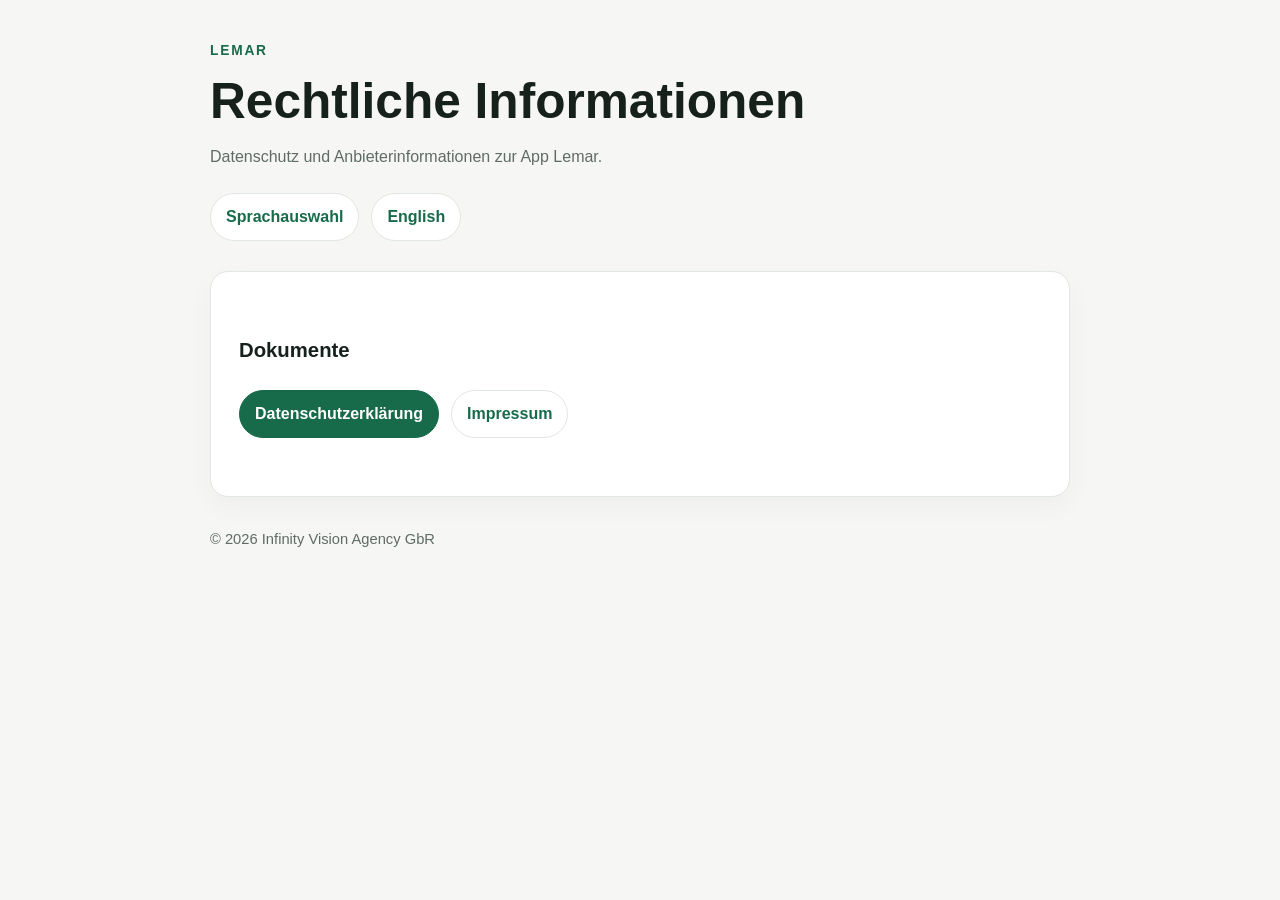
==== de/index.html @ 74a5bb5f "Add files via upload" ====
<!doctype html>
<html lang="de">
<head>
<meta charset="utf-8">
<meta name="viewport" content="width=device-width,initial-scale=1">
<meta name="robots" content="index,follow">
<meta name="description" content="Rechtliche Informationen zur App Lemar.">
<title>Lemar – Rechtliches</title>
<link rel="stylesheet" href="/assets/style.css">
</head>
<body>
<main>

<div class="brand">LEMAR</div>
<h1>Rechtliche Informationen</h1>
<p class="muted">Datenschutz und Anbieterinformationen zur App Lemar.</p>
<nav><a href="/">Sprachauswahl</a><a href="/en/">English</a></nav>
<section class="card">
<h2>Dokumente</h2>
<div class="buttons">
<a class="button primary" href="/de/datenschutz/">Datenschutzerklärung</a>
<a class="button" href="/de/impressum/">Impressum</a>
</div>
</section>
<footer>© 2026 Infinity Vision Agency GbR</footer>

</main>
</body>
</html>
---- assets/style.css ----
:root{
  color-scheme:light;
  --bg:#f6f7f4;
  --card:#ffffff;
  --text:#17211c;
  --muted:#606b65;
  --line:#e1e7e2;
  --accent:#176b4b;
}
*{box-sizing:border-box}
html{scroll-behavior:smooth}
body{
  margin:0;
  font-family:-apple-system,BlinkMacSystemFont,"Segoe UI",Roboto,Helvetica,Arial,sans-serif;
  background:var(--bg);
  color:var(--text);
  line-height:1.65;
}
main{max-width:900px;margin:0 auto;padding:40px 20px 64px}
.brand{font-size:.86rem;font-weight:800;letter-spacing:.13em;color:var(--accent);margin-bottom:12px}
h1{font-size:clamp(2rem,6vw,3.1rem);line-height:1.08;margin:0 0 14px}
h2{font-size:1.27rem;margin:34px 0 10px}
p,li{font-size:1rem}
.muted,footer{color:var(--muted)}
.card{
  background:var(--card);
  border:1px solid var(--line);
  border-radius:18px;
  padding:28px;
  box-shadow:0 10px 28px rgba(0,0,0,.035);
}
nav,.buttons{display:flex;gap:12px;flex-wrap:wrap;margin:22px 0 30px}
a{color:var(--accent);text-underline-offset:.18em}
nav a,.button{
  display:inline-block;
  padding:10px 15px;
  border:1px solid var(--line);
  border-radius:999px;
  background:#fff;
  text-decoration:none;
  font-weight:600;
}
.button.primary{background:var(--accent);color:#fff;border-color:var(--accent)}
ul{padding-left:1.3rem}
footer{margin-top:30px;font-size:.92rem}
code{background:#eef2ef;padding:.08em .3em;border-radius:5px}
@media(max-width:600px){main{padding:28px 14px 48px}.card{padding:21px}}
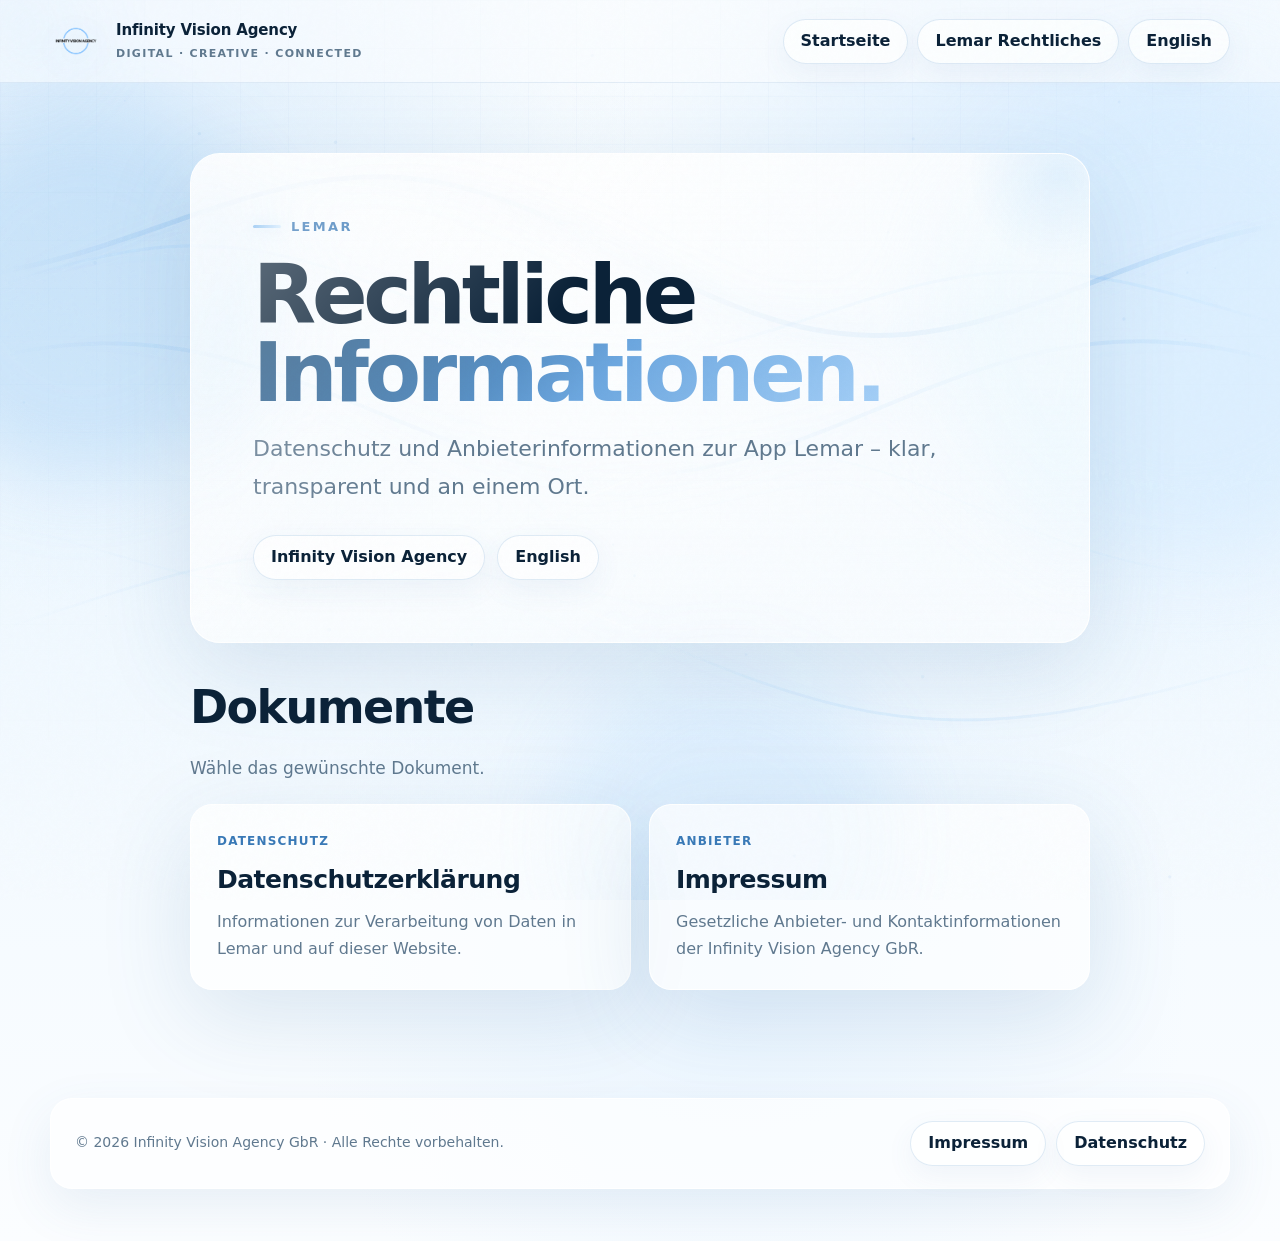
==== commit 12e7e921: "Add files via upload" ====
--- a/de/index.html
+++ b/de/index.html
@@ -2,28 +2,44 @@
 <html lang="de">
 <head>
 <meta charset="utf-8">
-<meta name="viewport" content="width=device-width,initial-scale=1">
+<meta name="viewport" content="width=device-width,initial-scale=1,viewport-fit=cover">
 <meta name="robots" content="index,follow">
-<meta name="description" content="Rechtliche Informationen zur App Lemar.">
+
+<meta name="description" content="Rechtliche Informationen, Datenschutz und Anbieterinformationen zur App Lemar.">
+<meta name="theme-color" content="#f3f9ff">
 <title>Lemar – Rechtliches</title>
+<link rel="icon" href="/assets/infinity-vision-logo.png" type="image/png">
 <link rel="stylesheet" href="/assets/style.css">
-</head>
-<body>
-<main>
-
-<div class="brand">LEMAR</div>
-<h1>Rechtliche Informationen</h1>
-<p class="muted">Datenschutz und Anbieterinformationen zur App Lemar.</p>
-<nav><a href="/">Sprachauswahl</a><a href="/en/">English</a></nav>
-<section class="card">
-<h2>Dokumente</h2>
-<div class="buttons">
-<a class="button primary" href="/de/datenschutz/">Datenschutzerklärung</a>
-<a class="button" href="/de/impressum/">Impressum</a>
+</head><body><header class="site-header">
+<div class="shell header-inner">
+<a class="brand-lockup" href="/">
+<img class="brand-logo" src="/assets/infinity-vision-logo.png" alt="Infinity Vision Agency Logo">
+<div class="brand-copy"><strong>Infinity Vision Agency</strong><span>Digital · Creative · Connected</span></div>
+</a>
+<div class="header-actions">
+<a class="pill-link hide-mobile" href="/">Startseite</a>
+<a class="pill-link hide-mobile" href="/de/">Lemar Rechtliches</a>
+<a class="pill-link" href="/en/">English</a>
+</div>
+</div>
+</header>
+<main class="page-main legal-hub">
+<section class="glass hero-copy reveal">
+<div class="lemar-mark">LEMAR</div>
+<h1>Rechtliche <span class="gradient-text">Informationen.</span></h1>
+<p class="lead">Datenschutz und Anbieterinformationen zur App Lemar – klar, transparent und an einem Ort.</p>
+<div class="hero-actions"><a class="button" href="/">Infinity Vision Agency</a><a class="button" href="/en/">English</a></div>
+</section>
+<section class="section reveal">
+<div class="section-head"><h2>Dokumente</h2><p>Wähle das gewünschte Dokument.</p></div>
+<div class="doc-grid">
+<a class="doc-card" href="/de/datenschutz/"><span class="doc-label">Datenschutz</span><h2>Datenschutzerklärung</h2><p>Informationen zur Verarbeitung von Daten in Lemar und auf dieser Website.</p></a>
+<a class="doc-card" href="/de/impressum/"><span class="doc-label">Anbieter</span><h2>Impressum</h2><p>Gesetzliche Anbieter- und Kontaktinformationen der Infinity Vision Agency GbR.</p></a>
 </div>
 </section>
-<footer>© 2026 Infinity Vision Agency GbR</footer>
-
 </main>
-</body>
-</html>
+<footer class="site-footer"><div class="shell footer-panel reveal">
+<div class="footer-note">© 2026 Infinity Vision Agency GbR · Alle Rechte vorbehalten.</div>
+<div class="footer-links"><a class="pill-link" href="/de/impressum/">Impressum</a><a class="pill-link" href="/de/datenschutz/">Datenschutz</a></div>
+</div></footer><script src="/assets/site.js" defer></script>
+</body></html>
--- a/assets/style.css
+++ b/assets/style.css
@@ -1,47 +1,230 @@
 :root{
   color-scheme:light;
-  --bg:#f6f7f4;
-  --card:#ffffff;
-  --text:#17211c;
-  --muted:#606b65;
-  --line:#e1e7e2;
-  --accent:#176b4b;
+  --iv-blue-50:#fbfdff;
+  --iv-blue-100:#f2f9ff;
+  --iv-blue-150:#e8f4ff;
+  --iv-blue-200:#d9edff;
+  --iv-blue-300:#c2e2ff;
+  --iv-blue-400:#9acbf7;
+  --iv-blue-500:#7db9ef;
+  --iv-blue-600:#5b9ddd;
+  --iv-blue-700:#3979b7;
+  --iv-navy:#0b2238;
+  --iv-navy-2:#173c5e;
+  --iv-muted:#60798f;
+  --iv-line:rgba(80,140,197,.17);
+  --iv-line-strong:rgba(80,140,197,.28);
+  --iv-glass:rgba(255,255,255,.66);
+  --iv-glass-strong:rgba(255,255,255,.82);
+  --iv-shadow:0 26px 90px rgba(55,107,155,.15);
+  --iv-shadow-strong:0 42px 120px rgba(55,107,155,.22);
+  --iv-radius:30px;
+  --iv-radius-sm:20px;
+  --iv-max:1180px;
+  --iv-ease:cubic-bezier(.22,.78,.22,1);
 }
 *{box-sizing:border-box}
 html{scroll-behavior:smooth}
 body{
   margin:0;
-  font-family:-apple-system,BlinkMacSystemFont,"Segoe UI",Roboto,Helvetica,Arial,sans-serif;
-  background:var(--bg);
-  color:var(--text);
-  line-height:1.65;
-}
-main{max-width:900px;margin:0 auto;padding:40px 20px 64px}
-.brand{font-size:.86rem;font-weight:800;letter-spacing:.13em;color:var(--accent);margin-bottom:12px}
-h1{font-size:clamp(2rem,6vw,3.1rem);line-height:1.08;margin:0 0 14px}
-h2{font-size:1.27rem;margin:34px 0 10px}
-p,li{font-size:1rem}
-.muted,footer{color:var(--muted)}
-.card{
-  background:var(--card);
-  border:1px solid var(--line);
-  border-radius:18px;
-  padding:28px;
-  box-shadow:0 10px 28px rgba(0,0,0,.035);
-}
-nav,.buttons{display:flex;gap:12px;flex-wrap:wrap;margin:22px 0 30px}
-a{color:var(--accent);text-underline-offset:.18em}
-nav a,.button{
-  display:inline-block;
-  padding:10px 15px;
-  border:1px solid var(--line);
-  border-radius:999px;
-  background:#fff;
-  text-decoration:none;
-  font-weight:600;
-}
-.button.primary{background:var(--accent);color:#fff;border-color:var(--accent)}
-ul{padding-left:1.3rem}
-footer{margin-top:30px;font-size:.92rem}
-code{background:#eef2ef;padding:.08em .3em;border-radius:5px}
-@media(max-width:600px){main{padding:28px 14px 48px}.card{padding:21px}}
+  min-height:100vh;
+  overflow-x:hidden;
+  position:relative;
+  isolation:isolate;
+  color:var(--iv-navy);
+  font-family:Inter,ui-sans-serif,system-ui,-apple-system,BlinkMacSystemFont,"Segoe UI",Roboto,Helvetica,Arial,sans-serif;
+  line-height:1.68;
+  background:
+    radial-gradient(circle at 10% 8%,rgba(154,203,247,.28),transparent 32rem),
+    radial-gradient(circle at 88% 12%,rgba(217,237,255,.92),transparent 35rem),
+    radial-gradient(circle at 58% 78%,rgba(194,226,255,.25),transparent 28rem),
+    linear-gradient(180deg,#fcfeff 0%,#eff8ff 44%,#fbfdff 100%);
+}
+body::before{
+  content:"";
+  position:fixed;inset:0;
+  pointer-events:none;
+  z-index:-20;
+  background-image:
+    linear-gradient(rgba(74,137,196,.033) 1px,transparent 1px),
+    linear-gradient(90deg,rgba(74,137,196,.033) 1px,transparent 1px);
+  background-size:48px 48px;
+  mask-image:linear-gradient(to bottom,rgba(0,0,0,.92),transparent 88%);
+}
+body::after{
+  content:"";
+  position:fixed;inset:0;
+  pointer-events:none;
+  z-index:200;
+  opacity:.022;
+  mix-blend-mode:multiply;
+  background-image:url("data:image/svg+xml,%3Csvg viewBox='0 0 180 180' xmlns='http://www.w3.org/2000/svg'%3E%3Cfilter id='n'%3E%3CfeTurbulence type='fractalNoise' baseFrequency='.92' numOctaves='2' stitchTiles='stitch'/%3E%3C/filter%3E%3Crect width='100%25' height='100%25' filter='url(%23n)' opacity='.9'/%3E%3C/svg%3E");
+}
+a{color:inherit;text-decoration:none}
+img{display:block;max-width:100%}
+button{font:inherit;color:inherit}
+code{background:rgba(126,184,238,.12);padding:.12em .35em;border-radius:6px;border:1px solid rgba(80,140,197,.10)}
+::selection{background:rgba(125,185,239,.28);color:var(--iv-navy)}
+
+/* Shared XMB background layers */
+#xmbWaves,#particles{position:fixed;inset:0;width:100%;height:100%;pointer-events:none}
+#xmbWaves{z-index:-8;opacity:.98;mix-blend-mode:multiply}
+#particles{z-index:-7;opacity:.42}
+.cursor-glow{
+  position:fixed;left:0;top:0;width:310px;height:310px;border-radius:50%;pointer-events:none;z-index:-6;
+  transform:translate(-50%,-50%);filter:blur(13px);
+  background:radial-gradient(circle,rgba(126,184,238,.17),rgba(126,184,238,.06) 38%,transparent 72%);
+}
+.ambient{position:fixed;inset:0;pointer-events:none;overflow:hidden;z-index:-12}
+.orb{position:absolute;border-radius:50%;filter:blur(40px);animation:orbFloat 20s var(--iv-ease) infinite alternate}
+.orb.o1{width:370px;height:370px;left:-100px;top:12%;background:rgba(126,184,238,.26)}
+.orb.o2{width:470px;height:470px;right:-140px;top:9%;background:rgba(217,237,255,.72);animation-delay:-6s}
+.orb.o3{width:350px;height:350px;left:43%;bottom:-115px;background:rgba(154,203,247,.18);animation-delay:-11s}
+@keyframes orbFloat{0%{transform:translate3d(0,0,0) scale(.92)}50%{transform:translate3d(44px,-28px,0) scale(1.08)}100%{transform:translate3d(-22px,36px,0) scale(.98)}}
+#scrollProgress{position:fixed;top:0;left:0;width:0;height:3px;z-index:500;background:linear-gradient(90deg,#6faee7,#fff,#8ec5f5);box-shadow:0 0 18px rgba(110,174,231,.8)}
+
+.site-header{
+  position:sticky;top:0;z-index:120;
+  backdrop-filter:blur(22px) saturate(165%);
+  background:rgba(250,253,255,.68);
+  border-bottom:1px solid rgba(94,145,193,.14);
+  transition:all .28s ease;
+}
+.site-header.scrolled{background:rgba(250,253,255,.88);box-shadow:0 12px 38px rgba(72,115,155,.09)}
+.shell{width:min(var(--iv-max),calc(100% - 32px));margin:0 auto}
+.header-inner{min-height:82px;display:flex;align-items:center;justify-content:space-between;gap:22px;transition:min-height .28s ease}
+.site-header.scrolled .header-inner{min-height:70px}
+.brand-lockup{display:flex;align-items:center;gap:14px;min-width:0}
+.brand-logo{width:52px;height:52px;object-fit:contain;filter:drop-shadow(0 8px 20px rgba(50,106,160,.16));transition:transform .35s var(--iv-ease)}
+.brand-lockup:hover .brand-logo{transform:rotate(-3deg) scale(1.055)}
+.brand-copy{display:flex;flex-direction:column;gap:2px;min-width:0}
+.brand-copy strong{font-size:15px;letter-spacing:-.01em;white-space:nowrap}
+.brand-copy span{font-size:11px;color:var(--iv-muted);letter-spacing:.12em;text-transform:uppercase;font-weight:800;white-space:nowrap}
+.header-actions{display:flex;align-items:center;gap:9px;flex-wrap:wrap;justify-content:flex-end}
+.pill-link,.button,.lang-pill{
+  position:relative;isolation:isolate;display:inline-flex;align-items:center;justify-content:center;gap:8px;
+  min-height:45px;padding:0 17px;border-radius:999px;border:1px solid rgba(84,144,201,.18);
+  background:rgba(255,255,255,.64);box-shadow:0 10px 28px rgba(64,115,163,.07);
+  font-weight:750;transition:transform .2s var(--iv-ease),box-shadow .2s ease,background .2s ease,border-color .2s ease;
+  overflow:hidden;
+}
+.pill-link::before,.button::before,.lang-pill::before{
+  content:"";position:absolute;inset:0;z-index:-1;
+  background:linear-gradient(115deg,transparent 20%,rgba(255,255,255,.82) 50%,transparent 80%);
+  transform:translateX(-125%);transition:transform .58s var(--iv-ease)
+}
+.pill-link:hover::before,.button:hover::before,.lang-pill:hover::before{transform:translateX(125%)}
+.pill-link:hover,.button:hover,.lang-pill:hover{transform:translateY(-2px);box-shadow:0 16px 36px rgba(64,115,163,.14);border-color:rgba(84,144,201,.28);background:rgba(255,255,255,.88)}
+.button.primary{background:linear-gradient(135deg,var(--iv-blue-500),#b8dcff);color:#0d2c48;border-color:rgba(255,255,255,.9);box-shadow:0 17px 40px rgba(85,151,213,.22)}
+
+.page-main{width:min(var(--iv-max),calc(100% - 32px));margin:0 auto;padding:70px 0 54px;position:relative;z-index:10}
+.glass{
+  position:relative;overflow:hidden;border-radius:var(--iv-radius);
+  background:linear-gradient(180deg,rgba(255,255,255,.80),rgba(255,255,255,.57));
+  border:1px solid rgba(255,255,255,.92);box-shadow:var(--iv-shadow);backdrop-filter:blur(22px) saturate(150%);
+}
+.glass::before{content:"";position:absolute;inset:0;pointer-events:none;background:linear-gradient(130deg,rgba(255,255,255,.46),transparent 38%)}
+.glass::after{content:"";position:absolute;width:180px;height:180px;border-radius:50%;top:-70px;right:-60px;background:radial-gradient(circle,rgba(154,203,247,.22),transparent 72%);pointer-events:none}
+
+.hero{display:grid;grid-template-columns:1.15fr .85fr;gap:24px;align-items:stretch;margin-bottom:28px}
+.hero-copy{padding:clamp(32px,5vw,60px);min-height:520px;display:flex;flex-direction:column;justify-content:center}
+.eyebrow{display:inline-flex;align-items:center;gap:9px;width:max-content;color:#497fb0;font-size:13px;font-weight:850;letter-spacing:.13em;text-transform:uppercase}
+.eyebrow::before{content:"";width:10px;height:10px;border-radius:999px;background:var(--iv-blue-400);box-shadow:0 0 22px rgba(126,184,238,.75)}
+h1{margin:18px 0 18px;font-size:clamp(44px,7vw,82px);line-height:.95;letter-spacing:-.052em;max-width:900px}
+.gradient-text{background:linear-gradient(135deg,#1d4f7a,#6ca7df 55%,#a7d1f8);-webkit-background-clip:text;background-clip:text;color:transparent}
+.lead{margin:0;max-width:760px;color:var(--iv-muted);font-size:clamp(18px,2.2vw,22px);line-height:1.75}
+.hero-actions,.buttons{display:flex;flex-wrap:wrap;gap:12px;margin-top:28px}
+.hero-art{padding:26px;min-height:520px;display:flex;align-items:center;justify-content:center}
+.logo-stage{position:relative;width:100%;min-height:468px;border-radius:24px;border:1px solid rgba(89,145,200,.14);background:radial-gradient(circle at 50% 38%,rgba(154,203,247,.20),transparent 30%),radial-gradient(circle at 22% 82%,rgba(255,255,255,.82),transparent 28%),linear-gradient(180deg,rgba(255,255,255,.54),rgba(239,248,255,.68));display:flex;flex-direction:column;align-items:center;justify-content:center;padding:34px;text-align:center;overflow:hidden}
+.logo-stage .ring{position:absolute;width:390px;height:390px;border-radius:50%;border:1px solid rgba(89,145,200,.17);box-shadow:0 0 0 28px rgba(126,184,238,.035),0 0 0 58px rgba(126,184,238,.02);animation:ringPulse 6s ease-in-out infinite}
+.logo-stage .ring.r2{width:280px;height:280px;opacity:.55;animation-duration:8s;animation-direction:reverse}
+@keyframes ringPulse{0%,100%{transform:scale(.94);opacity:.55}50%{transform:scale(1.05);opacity:1}}
+.hero-logo{width:min(94%,500px);position:relative;z-index:3;filter:drop-shadow(0 20px 45px rgba(51,108,161,.16));animation:logoFloat 6.5s ease-in-out infinite}
+@keyframes logoFloat{0%,100%{transform:translateY(0)}50%{transform:translateY(-10px)}}
+.logo-tagline{margin-top:20px;position:relative;z-index:3;font-size:13px;color:var(--iv-muted);letter-spacing:.11em;text-transform:uppercase;font-weight:850}
+
+.section{margin:26px 0}
+.section-head{margin-bottom:18px}
+.section-head h2{margin:0 0 8px;font-size:clamp(30px,4vw,46px);letter-spacing:-.035em}
+.section-head p{margin:0;max-width:800px;color:var(--iv-muted);font-size:17px;line-height:1.75}
+.cards{display:grid;grid-template-columns:repeat(3,minmax(0,1fr));gap:18px}
+.card{position:relative;padding:28px;border-radius:24px;background:linear-gradient(180deg,rgba(255,255,255,.80),rgba(255,255,255,.58));border:1px solid rgba(255,255,255,.92);box-shadow:var(--iv-shadow);backdrop-filter:blur(18px);transition:transform .28s var(--iv-ease),box-shadow .28s ease;overflow:hidden}
+.card::after{content:"";position:absolute;width:160px;height:160px;right:-65px;bottom:-75px;border-radius:50%;background:radial-gradient(circle,rgba(154,203,247,.24),transparent 70%);transition:transform .3s var(--iv-ease);pointer-events:none}
+.card:hover{transform:translateY(-6px);box-shadow:var(--iv-shadow-strong)}
+.card:hover::after{transform:scale(1.25)}
+.card h2,.card h3{position:relative;z-index:1}
+.card h3{margin:0 0 8px;font-size:23px;letter-spacing:-.02em}
+.card p{position:relative;z-index:1;margin:0;color:var(--iv-muted)}
+.icon{width:58px;height:58px;display:grid;place-items:center;border-radius:18px;margin-bottom:20px;background:linear-gradient(135deg,rgba(154,203,247,.28),rgba(255,255,255,.92));border:1px solid rgba(84,144,201,.17);color:#447fb6;font-size:24px;box-shadow:inset 0 1px 0 rgba(255,255,255,.9)}
+
+/* Lemar legal hub */
+.lemar-mark{display:inline-flex;align-items:center;gap:10px;font-size:13px;font-weight:900;letter-spacing:.18em;color:var(--iv-blue-700);text-transform:uppercase}
+.lemar-mark::before{content:"";width:28px;height:3px;border-radius:99px;background:linear-gradient(90deg,var(--iv-blue-500),#d5ecff);box-shadow:0 0 15px rgba(126,184,238,.45)}
+.legal-hub{max-width:900px;margin:0 auto}
+.legal-hub .hero-copy{min-height:0;padding:clamp(34px,6vw,62px)}
+.doc-grid{display:grid;grid-template-columns:repeat(2,minmax(0,1fr));gap:18px;margin-top:20px}
+.doc-card{padding:26px;border-radius:22px;background:rgba(255,255,255,.68);border:1px solid rgba(255,255,255,.92);box-shadow:var(--iv-shadow);transition:transform .25s var(--iv-ease),box-shadow .25s ease}
+.doc-card:hover{transform:translateY(-5px);box-shadow:var(--iv-shadow-strong)}
+.doc-card .doc-label{display:block;color:var(--iv-blue-700);font-size:12px;font-weight:850;letter-spacing:.10em;text-transform:uppercase;margin-bottom:8px}
+.doc-card h2{font-size:25px;margin:0 0 8px;letter-spacing:-.02em}
+.doc-card p{margin:0;color:var(--iv-muted)}
+
+/* Long-form legal documents */
+.legal-layout{display:grid;grid-template-columns:250px minmax(0,1fr);gap:22px;align-items:start}
+.toc{position:sticky;top:98px;padding:18px;border-radius:20px;background:rgba(255,255,255,.62);border:1px solid rgba(255,255,255,.9);box-shadow:0 18px 50px rgba(55,107,155,.09);backdrop-filter:blur(18px)}
+.toc-title{font-size:12px;color:var(--iv-blue-700);font-weight:900;letter-spacing:.11em;text-transform:uppercase;margin:0 0 10px}
+.toc a{display:block;padding:8px 10px;border-radius:10px;color:var(--iv-muted);font-size:13px;line-height:1.35;transition:background .18s ease,color .18s ease,transform .18s ease}
+.toc a:hover{background:rgba(126,184,238,.10);color:var(--iv-navy);transform:translateX(2px)}
+.legal-document{padding:clamp(28px,5vw,54px);border-radius:var(--iv-radius);background:linear-gradient(180deg,rgba(255,255,255,.84),rgba(255,255,255,.65));border:1px solid rgba(255,255,255,.94);box-shadow:var(--iv-shadow);backdrop-filter:blur(20px)}
+.legal-document h2{scroll-margin-top:105px;margin:40px 0 12px;font-size:clamp(22px,2.7vw,29px);line-height:1.2;letter-spacing:-.025em;color:var(--iv-navy-2)}
+.legal-document h2:first-child{margin-top:0}
+.legal-document p{margin:0 0 16px;color:#4f687e}
+.legal-document strong{color:var(--iv-navy)}
+.legal-document a{color:var(--iv-blue-700);text-decoration:underline;text-underline-offset:.18em}
+.legal-document .muted{color:var(--iv-muted)}
+.document-title{max-width:920px;margin:0 0 22px}
+.document-title h1{font-size:clamp(42px,6vw,72px);margin-bottom:12px}
+.document-title .muted{color:var(--iv-muted);font-size:16px}
+
+.site-footer{padding:28px 0 52px}
+.footer-panel{display:flex;align-items:center;justify-content:space-between;gap:16px;flex-wrap:wrap;padding:22px 24px;border-radius:22px;border:1px solid rgba(255,255,255,.9);background:rgba(255,255,255,.64);box-shadow:0 18px 50px rgba(68,120,168,.10);backdrop-filter:blur(18px)}
+.footer-note{color:var(--iv-muted);font-size:14px}
+.footer-links{display:flex;gap:10px;flex-wrap:wrap}
+
+.reveal{opacity:0;transform:translateY(26px);transition:opacity .8s var(--iv-ease),transform .8s var(--iv-ease)}
+.reveal.visible{opacity:1;transform:translateY(0)}
+[data-lang]{transition:opacity .16s ease}.lang-fade{opacity:.12}
+
+@media(max-width:1000px){
+  .hero,.legal-layout{grid-template-columns:1fr}
+  .toc{position:relative;top:auto;display:none}
+  .cards{grid-template-columns:1fr 1fr}
+  .hero-copy,.hero-art{min-height:auto}
+  .logo-stage{min-height:420px}
+}
+@media(max-width:720px){
+  .page-main{padding-top:34px}
+  .header-inner{min-height:72px}
+  .brand-copy span{display:none}
+  .header-actions .hide-mobile{display:none}
+  .cards,.doc-grid{grid-template-columns:1fr}
+  .hero-actions,.buttons,.footer-links{flex-direction:column;align-items:stretch;width:100%}
+  .button,.pill-link{width:100%}
+  .footer-panel{align-items:stretch}
+  .document-title h1{font-size:clamp(40px,12vw,60px)}
+  h1{font-size:clamp(44px,14vw,66px)}
+}
+@media(prefers-reduced-motion:reduce){
+  *{scroll-behavior:auto!important;animation-duration:.001ms!important;animation-iteration-count:1!important;transition-duration:.001ms!important}
+  .cursor-glow,#particles{display:none}
+  #xmbWaves{opacity:.70}
+}
+@media print{
+  #xmbWaves,#particles,.cursor-glow,.ambient,#scrollProgress,.site-header,.site-footer,.toc{display:none!important}
+  body{background:#fff!important;color:#111!important}
+  .page-main{width:100%;padding:0}
+  .legal-layout{display:block}
+  .legal-document{box-shadow:none;border:0;background:#fff;padding:0}
+  .legal-document p{color:#222}
+  .document-title h1{font-size:30pt}
+}
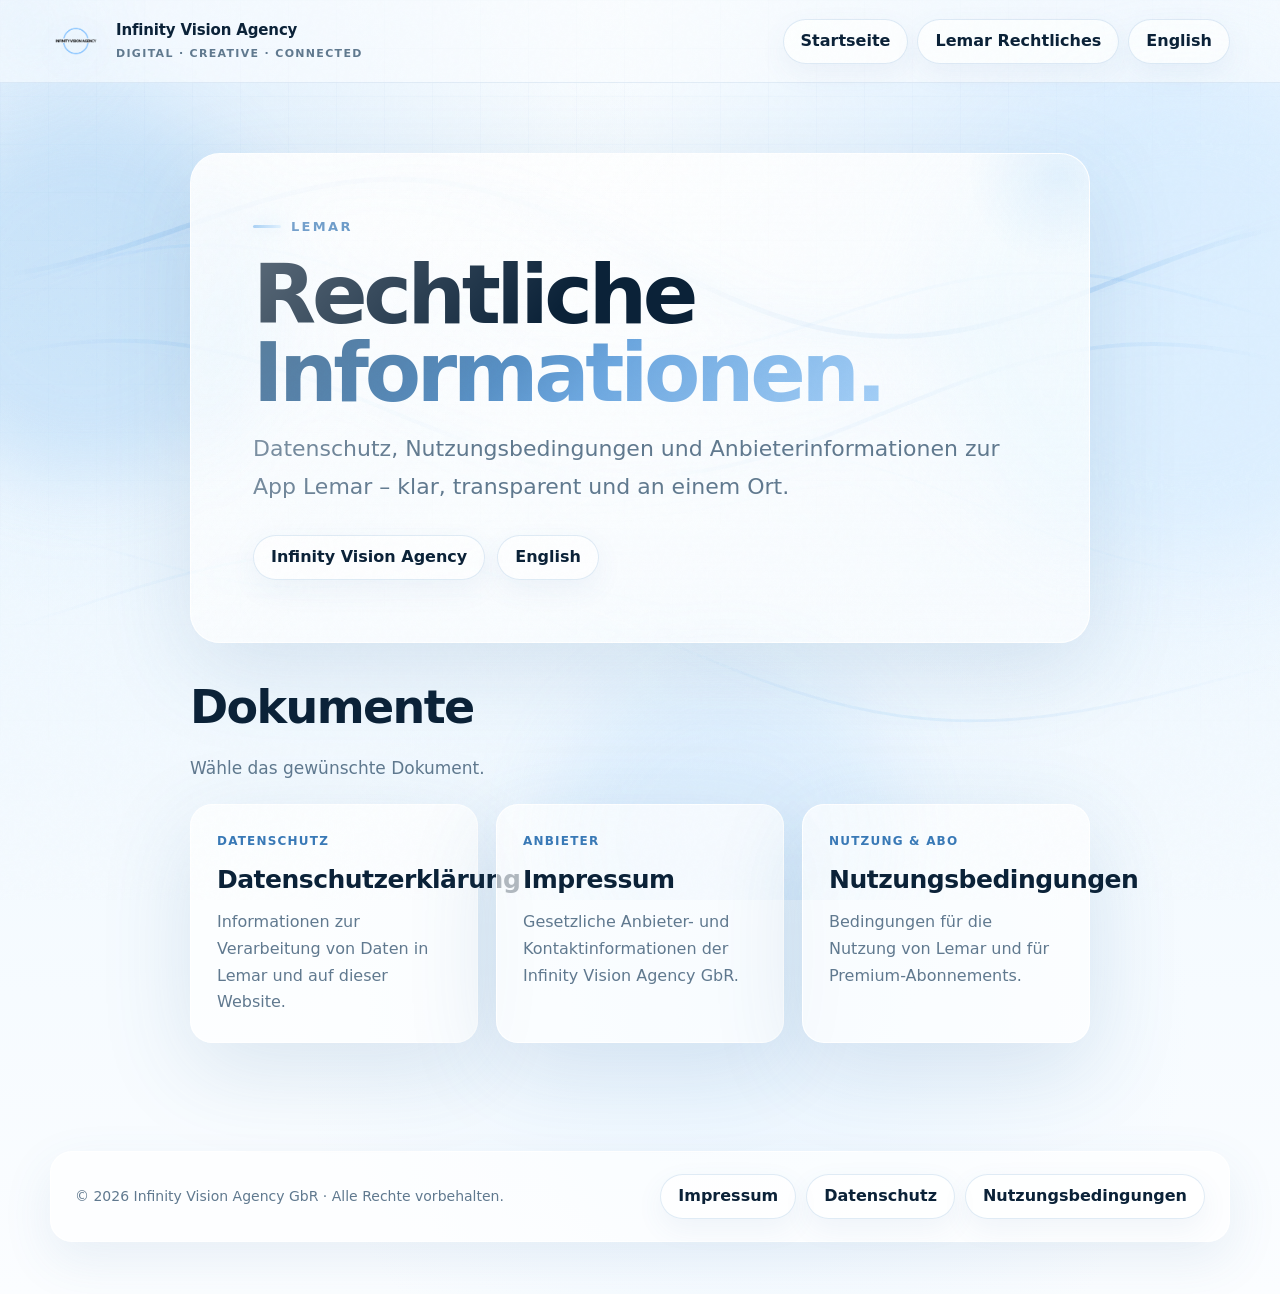
==== commit 9499852c: "Add files via upload" ====
--- a/de/index.html
+++ b/de/index.html
@@ -27,7 +27,7 @@
 <section class="glass hero-copy reveal">
 <div class="lemar-mark">LEMAR</div>
 <h1>Rechtliche <span class="gradient-text">Informationen.</span></h1>
-<p class="lead">Datenschutz und Anbieterinformationen zur App Lemar – klar, transparent und an einem Ort.</p>
+<p class="lead">Datenschutz, Nutzungsbedingungen und Anbieterinformationen zur App Lemar – klar, transparent und an einem Ort.</p>
 <div class="hero-actions"><a class="button" href="/">Infinity Vision Agency</a><a class="button" href="/en/">English</a></div>
 </section>
 <section class="section reveal">
@@ -35,11 +35,12 @@
 <div class="doc-grid">
 <a class="doc-card" href="/de/datenschutz/"><span class="doc-label">Datenschutz</span><h2>Datenschutzerklärung</h2><p>Informationen zur Verarbeitung von Daten in Lemar und auf dieser Website.</p></a>
 <a class="doc-card" href="/de/impressum/"><span class="doc-label">Anbieter</span><h2>Impressum</h2><p>Gesetzliche Anbieter- und Kontaktinformationen der Infinity Vision Agency GbR.</p></a>
+<a class="doc-card" href="/de/nutzungsbedingungen/"><span class="doc-label">Nutzung &amp; Abo</span><h2>Nutzungsbedingungen</h2><p>Bedingungen für die Nutzung von Lemar und für Premium-Abonnements.</p></a>
 </div>
 </section>
 </main>
 <footer class="site-footer"><div class="shell footer-panel reveal">
 <div class="footer-note">© 2026 Infinity Vision Agency GbR · Alle Rechte vorbehalten.</div>
-<div class="footer-links"><a class="pill-link" href="/de/impressum/">Impressum</a><a class="pill-link" href="/de/datenschutz/">Datenschutz</a></div>
+<div class="footer-links"><a class="pill-link" href="/de/impressum/">Impressum</a><a class="pill-link" href="/de/datenschutz/">Datenschutz</a><a class="pill-link" href="/de/nutzungsbedingungen/">Nutzungsbedingungen</a></div>
 </div></footer><script src="/assets/site.js" defer></script>
 </body></html>
--- a/assets/style.css
+++ b/assets/style.css
@@ -135,13 +135,13 @@
 .lead{margin:0;max-width:760px;color:var(--iv-muted);font-size:clamp(18px,2.2vw,22px);line-height:1.75}
 .hero-actions,.buttons{display:flex;flex-wrap:wrap;gap:12px;margin-top:28px}
 .hero-art{padding:26px;min-height:520px;display:flex;align-items:center;justify-content:center}
-.logo-stage{position:relative;width:100%;min-height:468px;border-radius:24px;border:1px solid rgba(89,145,200,.14);background:radial-gradient(circle at 50% 38%,rgba(154,203,247,.20),transparent 30%),radial-gradient(circle at 22% 82%,rgba(255,255,255,.82),transparent 28%),linear-gradient(180deg,rgba(255,255,255,.54),rgba(239,248,255,.68));display:flex;flex-direction:column;align-items:center;justify-content:center;padding:34px;text-align:center;overflow:hidden}
-.logo-stage .ring{position:absolute;width:390px;height:390px;border-radius:50%;border:1px solid rgba(89,145,200,.17);box-shadow:0 0 0 28px rgba(126,184,238,.035),0 0 0 58px rgba(126,184,238,.02);animation:ringPulse 6s ease-in-out infinite}
+.logo-stage{position:relative;width:100%;min-height:468px;border-radius:24px;border:1px solid rgba(89,145,200,.14);background:radial-gradient(circle at 50% 50%,rgba(154,203,247,.20),transparent 30%),radial-gradient(circle at 22% 82%,rgba(255,255,255,.82),transparent 28%),linear-gradient(180deg,rgba(255,255,255,.54),rgba(239,248,255,.68));display:flex;align-items:center;justify-content:center;padding:34px;text-align:center;overflow:hidden}
+.logo-stage .ring{position:absolute;left:50%;top:50%;translate:-50% -50%;width:390px;height:390px;border-radius:50%;border:1px solid rgba(89,145,200,.17);box-shadow:0 0 0 28px rgba(126,184,238,.035),0 0 0 58px rgba(126,184,238,.02);animation:ringPulse 6s ease-in-out infinite}
 .logo-stage .ring.r2{width:280px;height:280px;opacity:.55;animation-duration:8s;animation-direction:reverse}
 @keyframes ringPulse{0%,100%{transform:scale(.94);opacity:.55}50%{transform:scale(1.05);opacity:1}}
-.hero-logo{width:min(94%,500px);position:relative;z-index:3;filter:drop-shadow(0 20px 45px rgba(51,108,161,.16));animation:logoFloat 6.5s ease-in-out infinite}
-@keyframes logoFloat{0%,100%{transform:translateY(0)}50%{transform:translateY(-10px)}}
-.logo-tagline{margin-top:20px;position:relative;z-index:3;font-size:13px;color:var(--iv-muted);letter-spacing:.11em;text-transform:uppercase;font-weight:850}
+.hero-logo{width:min(94%,500px);position:absolute;left:50%;top:50%;translate:-50% -50%;z-index:3;filter:drop-shadow(0 20px 45px rgba(51,108,161,.16));animation:logoGlow 6.5s ease-in-out infinite}
+@keyframes logoGlow{0%,100%{filter:drop-shadow(0 20px 45px rgba(51,108,161,.16))}50%{filter:drop-shadow(0 24px 58px rgba(51,108,161,.24))}}
+.logo-tagline{position:absolute;left:50%;bottom:36px;translate:-50% 0;z-index:4;width:calc(100% - 64px);font-size:13px;color:var(--iv-muted);letter-spacing:.11em;text-transform:uppercase;font-weight:850}
 
 .section{margin:26px 0}
 .section-head{margin-bottom:18px}
@@ -162,7 +162,7 @@
 .lemar-mark::before{content:"";width:28px;height:3px;border-radius:99px;background:linear-gradient(90deg,var(--iv-blue-500),#d5ecff);box-shadow:0 0 15px rgba(126,184,238,.45)}
 .legal-hub{max-width:900px;margin:0 auto}
 .legal-hub .hero-copy{min-height:0;padding:clamp(34px,6vw,62px)}
-.doc-grid{display:grid;grid-template-columns:repeat(2,minmax(0,1fr));gap:18px;margin-top:20px}
+.doc-grid{display:grid;grid-template-columns:repeat(3,minmax(0,1fr));gap:18px;margin-top:20px}
 .doc-card{padding:26px;border-radius:22px;background:rgba(255,255,255,.68);border:1px solid rgba(255,255,255,.92);box-shadow:var(--iv-shadow);transition:transform .25s var(--iv-ease),box-shadow .25s ease}
 .doc-card:hover{transform:translateY(-5px);box-shadow:var(--iv-shadow-strong)}
 .doc-card .doc-label{display:block;color:var(--iv-blue-700);font-size:12px;font-weight:850;letter-spacing:.10em;text-transform:uppercase;margin-bottom:8px}
@@ -214,6 +214,10 @@
   .document-title h1{font-size:clamp(40px,12vw,60px)}
   h1{font-size:clamp(44px,14vw,66px)}
 }
+
+@media(max-width:720px){
+  .logo-tagline{bottom:24px;width:calc(100% - 40px);font-size:11px;letter-spacing:.09em}
+}
 @media(prefers-reduced-motion:reduce){
   *{scroll-behavior:auto!important;animation-duration:.001ms!important;animation-iteration-count:1!important;transition-duration:.001ms!important}
   .cursor-glow,#particles{display:none}
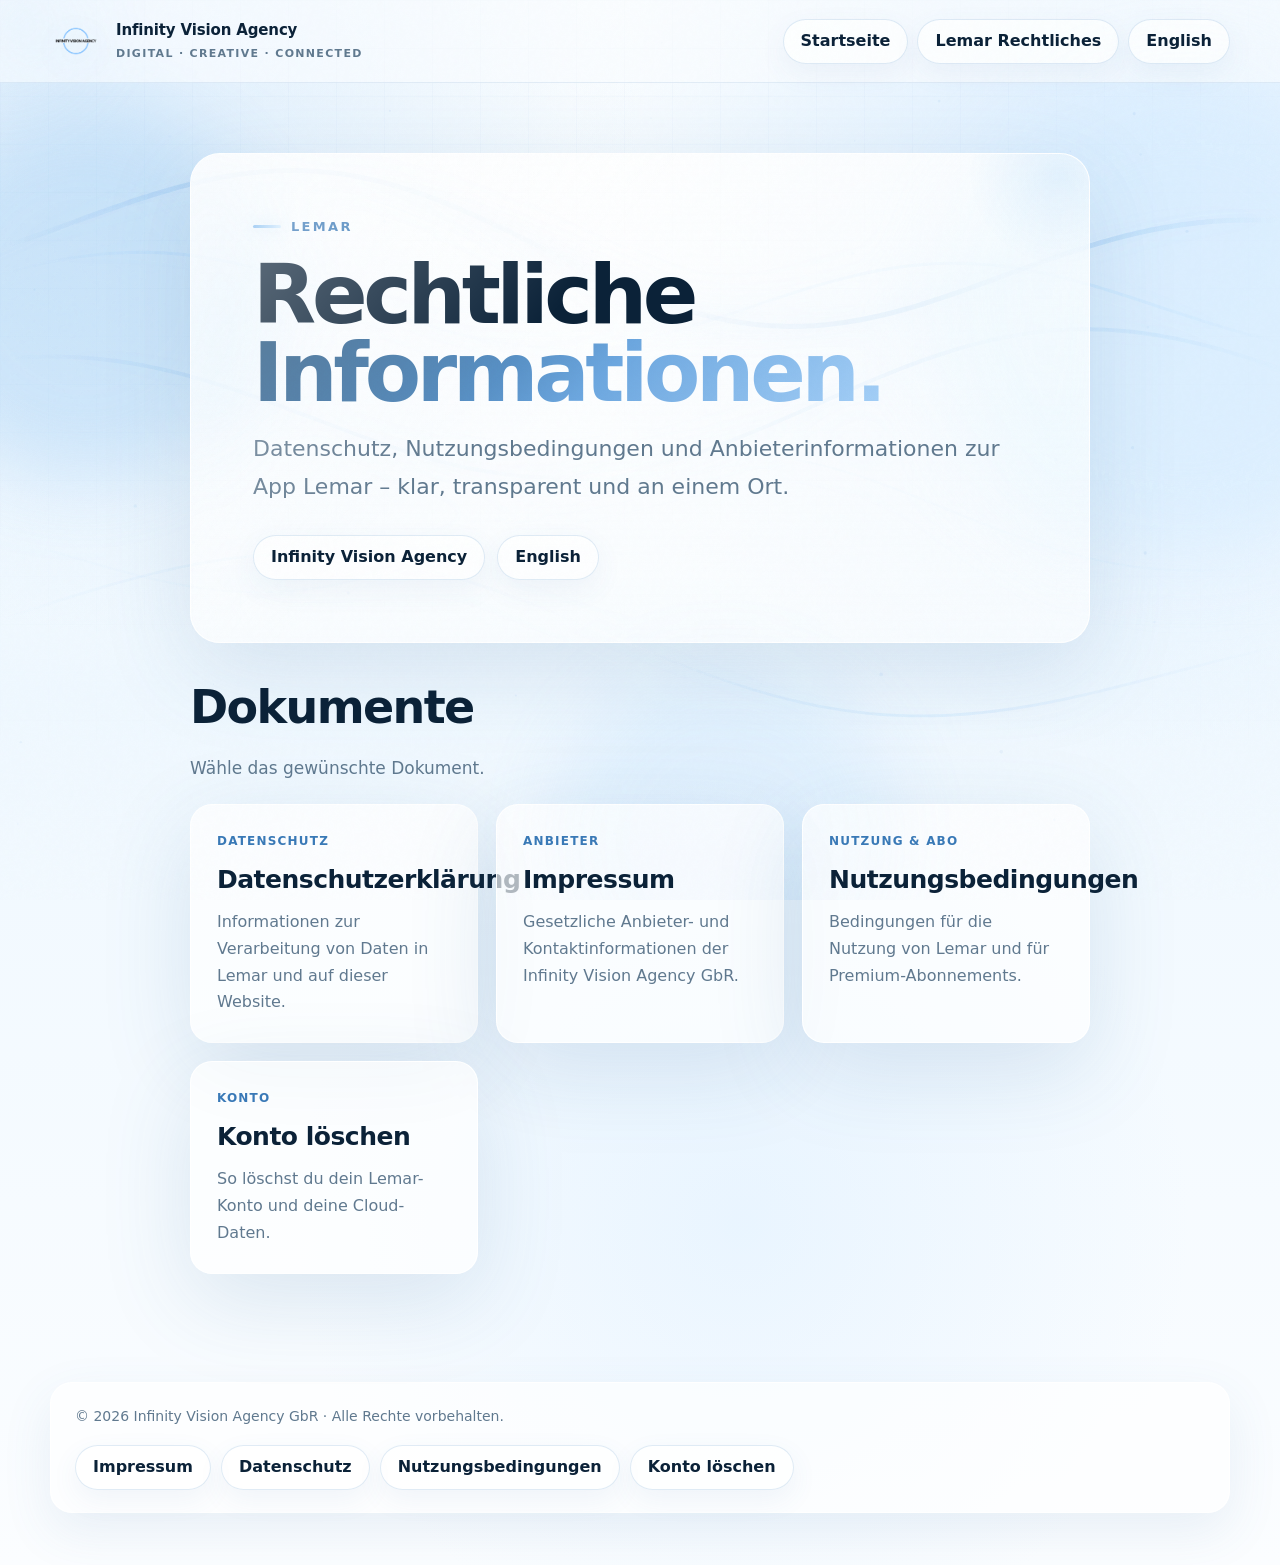
==== commit 80da7318: "Add files via upload" ====
--- a/de/index.html
+++ b/de/index.html
@@ -36,11 +36,12 @@
 <a class="doc-card" href="/de/datenschutz/"><span class="doc-label">Datenschutz</span><h2>Datenschutzerklärung</h2><p>Informationen zur Verarbeitung von Daten in Lemar und auf dieser Website.</p></a>
 <a class="doc-card" href="/de/impressum/"><span class="doc-label">Anbieter</span><h2>Impressum</h2><p>Gesetzliche Anbieter- und Kontaktinformationen der Infinity Vision Agency GbR.</p></a>
 <a class="doc-card" href="/de/nutzungsbedingungen/"><span class="doc-label">Nutzung &amp; Abo</span><h2>Nutzungsbedingungen</h2><p>Bedingungen für die Nutzung von Lemar und für Premium-Abonnements.</p></a>
+<a class="doc-card" href="/de/konto-loeschen/"><span class="doc-label">Konto</span><h2>Konto löschen</h2><p>So löschst du dein Lemar-Konto und deine Cloud-Daten.</p></a>
 </div>
 </section>
 </main>
 <footer class="site-footer"><div class="shell footer-panel reveal">
 <div class="footer-note">© 2026 Infinity Vision Agency GbR · Alle Rechte vorbehalten.</div>
-<div class="footer-links"><a class="pill-link" href="/de/impressum/">Impressum</a><a class="pill-link" href="/de/datenschutz/">Datenschutz</a><a class="pill-link" href="/de/nutzungsbedingungen/">Nutzungsbedingungen</a></div>
+<div class="footer-links"><a class="pill-link" href="/de/impressum/">Impressum</a><a class="pill-link" href="/de/datenschutz/">Datenschutz</a><a class="pill-link" href="/de/nutzungsbedingungen/">Nutzungsbedingungen</a><a class="pill-link" href="/de/konto-loeschen/">Konto löschen</a></div>
 </div></footer><script src="/assets/site.js" defer></script>
 </body></html>
